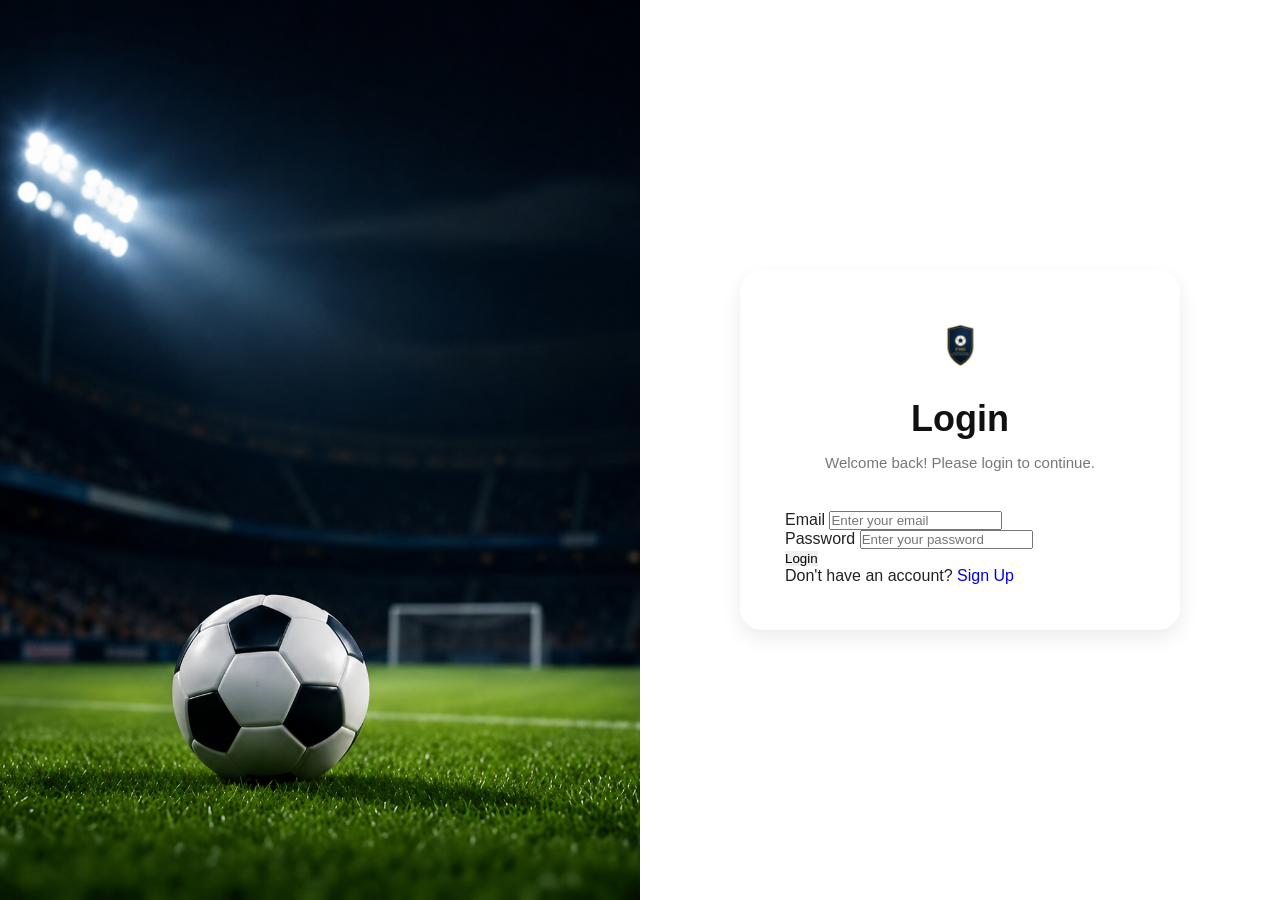
==== login.html @ fb14f74a "Initial commit" ====
<!DOCTYPE html>
<html lang="en">

<head>

    <meta charset="UTF-8">

    <meta name="viewport" content="width=device-width, initial-scale=1.0">

    <title>Login</title>

    <link rel="stylesheet" href="style.css">

</head>

<body>

    <div class="login-container">

        <!-- Left Side -->

        <div class="login-left">

            <img src="assets/football.jpg" alt="Football Image">

        </div>

        <!-- Right Side -->

        <div class="login-right">

            <div class="login-box">

                <img src="assets/logo.png" alt="Logo" class="login-logo">

                <h2>Login</h2>

                <p class="subtitle">
                    Welcome back! Please login to continue.
                </p>

                <form>

                    <div class="input-group">

                        <label>Email</label>

                        <input
                            type="email"
                            placeholder="Enter your email"
                            required>

                    </div>

                    <div class="input-group">

                        <label>Password</label>

                        <input
                            type="password"
                            placeholder="Enter your password"
                            required>

                    </div>

                    <button type="submit">
                        Login
                    </button>

                </form>

                <p class="signup-text">

                    Don't have an account?

                    <a href="signup.html">

                        Sign Up

                    </a>

                </p>

            </div>

        </div>

    </div>

</body>

</html>
---- style.css ----
/* ======================================================
   FOOTBALL MANAGEMENT SYSTEM
   GLOBAL CSS
====================================================== */

*{
    margin:0;
    padding:0;
    box-sizing:border-box;
    font-family:Arial, Helvetica, sans-serif;
}

html{
    scroll-behavior:smooth;
}

body{
    background:#f4f5fb;
    color:#222;
    overflow-x:hidden;
}

img{
    max-width:100%;
    display:block;
}

a{
    text-decoration:none;
}

ul{
    list-style:none;
}

button{
    border:none;
    outline:none;
    cursor:pointer;
    transition:.3s;
}

/* ======================================================
   COLORS
====================================================== */

:root{

    --primary:#5D5FEF;
    --primary-dark:#4A4CD8;
    --sidebar:#66659A;

    --white:#ffffff;
    --black:#222222;

    --bg:#F5F6FB;

    --text:#666666;

    --border:#E4E4E4;

    --shadow:0 8px 20px rgba(0,0,0,.08);

    --radius:18px;

}

/* ======================================================
   LANDING PAGE
====================================================== */

.container{

    width:100%;

    min-height:100vh;

    background:#fff;

}

/* ======================================================
   NAVBAR
====================================================== */

.navbar{

    width:100%;

    height:90px;

    display:flex;

    justify-content:space-between;

    align-items:center;

    padding:0 70px;

    background:#fff;

}

.logo{

    display:flex;

    align-items:center;

}

.logo img{

    width:95px;

    height:auto;

}

.nav-links{

    display:flex;

    align-items:center;

    gap:45px;

}

.nav-links li{

    list-style:none;

}

.nav-links a{

    color:#111;

    font-size:17px;

    font-weight:600;

    transition:.3s;

}

.nav-links a:hover{

    color:var(--primary);

}

.nav-btn{

    background:var(--primary);

    color:#fff;

    padding:13px 28px;

    border-radius:12px;

    font-size:15px;

    font-weight:600;

    transition:.3s;

}

.nav-btn:hover{

    background:var(--primary-dark);

}

/* ======================================================
   HERO
====================================================== */

.hero{

    width:100%;

    height:calc(100vh - 90px);

    display:flex;

    justify-content:space-between;

    align-items:center;

    overflow:hidden;

}

.hero-content{

    width:48%;

    padding-left:80px;

}

.hero-content h1{

    font-size:62px;

    line-height:76px;

    color:#111;

    font-weight:700;

}

.hero-content span{

    color:var(--primary);

}

.hero-content p{

    width:78%;

    margin-top:25px;

    color:#666;

    line-height:30px;

    font-size:18px;

}

.hero-btn{

    display:inline-block;

    margin-top:35px;

    padding:15px 34px;

    background:var(--primary);

    color:#fff;

    border-radius:12px;

    font-size:16px;

    font-weight:600;

    transition:.3s;

}

.hero-btn:hover{

    background:var(--primary-dark);

}

.hero-image{

    width:52%;

    height:100%;

    overflow:hidden;

    clip-path:polygon(28% 0,100% 0,100% 100%,0 100%);

}

.hero-image img{

    width:100%;

    height:100%;

    object-fit:cover;

}

/* ======================================================
   TABLET
====================================================== */

@media(max-width:992px){

.navbar{

padding:25px;

}

.hero{

flex-direction:column;

height:auto;

}

.hero-content{

width:100%;

padding:50px;

text-align:center;

}

.hero-content p{

width:100%;

}

.hero-image{

width:100%;

height:450px;

clip-path:none;

}

}

/* ======================================================
   MOBILE
====================================================== */

@media(max-width:768px){

.navbar{

flex-direction:column;

height:auto;

padding:20px;

gap:20px;

}

.nav-links{

flex-wrap:wrap;

justify-content:center;

gap:20px;

}

.hero-content{

padding:25px;

}

.hero-content h1{

font-size:42px;

line-height:55px;

}

.hero-content p{

font-size:16px;

}

.hero-image{

height:330px;

}

.logo img{

width:85px;

}

}

/* ======================================================
   SMALL MOBILE
====================================================== */

@media(max-width:480px){

.hero-content h1{

font-size:34px;

line-height:44px;

}

.hero-content p{

font-size:15px;

}

.hero-btn{

padding:12px 25px;

}

.nav-btn{

padding:10px 18px;

}

}

/* ======================================================
   LOGIN & SIGNUP PAGE
====================================================== */

.login-container,
.signup-container{
    width:100%;
    min-height:100vh;
    display:flex;
    background:var(--bg);
}

/* ==========================
   LEFT IMAGE
========================== */

.login-left,
.signup-left{
    width:50%;
    overflow:hidden;
}

.login-left img,
.signup-left img{
    width:100%;
    height:100vh;
    object-fit:cover;
}

/* ==========================
   RIGHT SIDE
========================== */

.login-right,
.signup-right{
    width:50%;
    display:flex;
    justify-content:center;
    align-items:center;
    background:#fff;
}

/* ==========================
   FORM BOX
========================== */

.login-box,
.signup-box{

    width:440px;

    background:#fff;

    padding:45px;

    border-radius:22px;

    box-shadow:var(--shadow);

}

.login-logo,
.signup-logo{

    width:95px;

    margin:auto;

    margin-bottom:20px;

}

.login-box h2,
.signup-box h2{

    text-align:center;

    font-size:36px;

    color:#111;

    margin-bottom:10px;

}

.subtitle{

    text-align:center;

    color:#777;

    margin-bottom:35px;

    line-height:26px;

    font-size:15px;

}

/* ==========================
   FORM
========================== */

.form-group{

    margin-bottom:22px;

}

.form-group label{

    display:block;

    margin-bottom:8px;

    color:#222;

    font-size:15px;

    font-weight:600;

}

.form-group input{

    width:100%;

    padding:15px 18px;

    border:1px solid var(--border);

    border-radius:12px;

    font-size:15px;

    outline:none;

    transition:.3s;

}

.form-group input:focus{

    border-color:var(--primary);

    box-shadow:0 0 0 3px rgba(93,95,239,.15);

}

/* ==========================
   OPTIONS
========================== */

.form-options{

    display:flex;

    justify-content:space-between;

    align-items:center;

    margin-bottom:25px;

    font-size:14px;

}

.form-options label{

    display:flex;

    align-items:center;

    gap:8px;

    color:#555;

}

.form-options a{

    color:var(--primary);

    font-weight:600;

}

.form-options a:hover{

    text-decoration:underline;

}

/* ==========================
   BUTTON
========================== */

.login-btn,
.signup-btn{

    width:100%;

    padding:15px;

    background:var(--primary);

    color:#fff;

    border-radius:12px;

    font-size:16px;

    font-weight:600;

    transition:.3s;

}

.login-btn:hover,
.signup-btn:hover{

    background:var(--primary-dark);

}

/* ==========================
   FOOTER LINK
========================== */

.signup-link,
.login-link{

    margin-top:25px;

    text-align:center;

    color:#666;

    font-size:15px;

}

.signup-link a,
.login-link a{

    color:var(--primary);

    font-weight:600;

}

.signup-link a:hover,
.login-link a:hover{

    text-decoration:underline;

}

/* ==========================
   RESPONSIVE
========================== */

@media(max-width:992px){

.login-container,
.signup-container{

    flex-direction:column;

}

.login-left,
.signup-left{

    width:100%;

    height:320px;

}

.login-left img,
.signup-left img{

    height:320px;

}

.login-right,
.signup-right{

    width:100%;

    padding:40px 20px;

}

.login-box,
.signup-box{

    width:100%;

    max-width:500px;

}

}

@media(max-width:600px){

.login-box,
.signup-box{

    padding:30px 25px;

}

.login-box h2,
.signup-box h2{

    font-size:30px;

}

.subtitle{

    font-size:14px;

}

.form-group input{

    padding:13px 15px;

}

.login-btn,
.signup-btn{

    padding:14px;

}

.login-logo,
.signup-logo{

    width:80px;

}

}

/* ======================================================
                    DASHBOARD
====================================================== */

.dashboard-container{
    display:flex;
    min-height:100vh;
    background:#f5f6fb;
}

/* ======================================================
                    SIDEBAR
====================================================== */

.sidebar{
    width:270px;
    background:#66659A;
    position:fixed;
    left:0;
    top:0;
    bottom:0;
    padding:30px 20px;
    display:flex;
    flex-direction:column;
}

.logo-section{
    text-align:center;
    margin-bottom:45px;
}

.logo-section img{
    width:120px;
    margin:auto;
}

.menu{
    width:100%;
}

.menu li{
    margin:12px 0;
}

.menu li a{
    display:flex;
    align-items:center;
    gap:18px;
    padding:14px 18px;
    color:#fff;
    border-radius:12px;
    font-size:17px;
    font-weight:500;
    transition:.3s;
}

.menu li a i{
    width:28px;
    text-align:center;
    font-size:20px;
}

.menu li:hover a{
    background:rgba(255,255,255,.15);
}

.menu li.active a{
    background:#fff;
    color:#66659A;
    font-weight:600;
}

/* ======================================================
                    MAIN CONTENT
====================================================== */

.main-content{
    margin-left:270px;
    width:calc(100% - 270px);
    padding:40px;
}

/* ======================================================
                    HEADER
====================================================== */

.top-header{
    display:flex;
    justify-content:space-between;
    align-items:center;
    margin-bottom:35px;
}

.top-header h1{
    font-size:38px;
    color:#222;
    font-weight:700;
}

.top-header p{
    margin-top:6px;
    color:#777;
    font-size:16px;
}

.profile-box img{
    width:55px;
    height:55px;
    border-radius:50%;
    object-fit:cover;
}

/* ======================================================
                  DASHBOARD CARDS
====================================================== */

.cards-container{
    display:grid;
    grid-template-columns:repeat(5,1fr);
    gap:20px;
    margin-bottom:35px;
}

.dashboard-card{
    background:#fff;
    border-radius:18px;
    padding:28px;
    text-align:center;
    box-shadow:0 8px 18px rgba(0,0,0,.06);
    transition:.3s;
}

.dashboard-card:hover{
    transform:translateY(-5px);
}

.dashboard-card h2{
    font-size:34px;
    color:#5D5FEF;
    margin-bottom:10px;
}

.dashboard-card p{
    color:#666;
    font-size:16px;
    font-weight:600;
}

/* ======================================================
                BOTTOM GRID
====================================================== */

.dashboard-bottom{
    display:grid;
    grid-template-columns:1fr 1.4fr;
    gap:25px;
}

/* ======================================================
                 CARD HEADER
====================================================== */

.card-header{
    display:flex;
    justify-content:space-between;
    align-items:center;
    margin-bottom:25px;
}

.card-header h2{
    font-size:22px;
    color:#222;
}

.card-header a{
    color:#5D5FEF;
    font-weight:600;
}

/* ======================================================
                  NEXT MATCH
====================================================== */

.next-match{
    background:#fff;
    border-radius:20px;
    padding:28px;
    box-shadow:0 8px 18px rgba(0,0,0,.06);
}

.match-card{
    display:flex;
    justify-content:space-between;
    align-items:center;
    margin-top:25px;
}

.team{
    text-align:center;
}

.team img{
    width:85px;
    height:85px;
    object-fit:contain;
    margin:auto;
    margin-bottom:15px;
}

.team h3{
    font-size:18px;
    color:#222;
}

.vs-section{
    text-align:center;
}

.vs-section h1{
    color:#5D5FEF;
    font-size:42px;
}

.vs-section p{
    margin-top:12px;
    color:#666;
}

.vs-section span{
    display:block;
    margin-top:5px;
    font-weight:600;
}

.venue{
    margin-top:25px;
    text-align:center;
    color:#666;
}

.venue i{
    color:#5D5FEF;
    margin-right:8px;
}

/* ======================================================
                RECENT RESULTS
====================================================== */

.recent-results{
    background:#fff;
    border-radius:20px;
    padding:28px;
    box-shadow:0 8px 18px rgba(0,0,0,.06);
}

.recent-results table{
    width:100%;
    border-collapse:collapse;
}

.recent-results th{
    text-align:left;
    padding:16px;
    color:#666;
    border-bottom:1px solid #eee;
}

.recent-results td{
    padding:18px 16px;
    border-bottom:1px solid #f2f2f2;
}

.badge{
    padding:8px 18px;
    border-radius:25px;
    color:#fff;
    font-size:13px;
    font-weight:600;
}

.badge.win{
    background:#27ae60;
}

.badge.draw{
    background:#f39c12;
}

.badge.loss{
    background:#e74c3c;
}

/* ======================================================
                  RESPONSIVE
====================================================== */

@media(max-width:1200px){

.cards-container{
    grid-template-columns:repeat(3,1fr);
}

.dashboard-bottom{
    grid-template-columns:1fr;
}

}

@media(max-width:992px){

.sidebar{
    width:220px;
}

.main-content{
    margin-left:220px;
    width:calc(100% - 220px);
}

.cards-container{
    grid-template-columns:repeat(2,1fr);
}

}

@media(max-width:768px){

.dashboard-container{
    flex-direction:column;
}

.sidebar{
    position:relative;
    width:100%;
    height:auto;
}

.main-content{
    margin-left:0;
    width:100%;
    padding:20px;
}

.top-header{
    flex-direction:column;
    align-items:flex-start;
    gap:15px;
}

.cards-container{
    grid-template-columns:1fr;
}

.match-card{
    flex-direction:column;
    gap:25px;
}

}

/* ======================================================
                    TEAM PAGE
====================================================== */

.team-toolbar{
    display:flex;
    justify-content:space-between;
    align-items:center;
    margin-bottom:35px;
}

.search-box{
    width:340px;
    height:50px;
    background:#fff;
    border:1px solid #ddd;
    border-radius:12px;
    display:flex;
    align-items:center;
    padding:0 18px;
    box-shadow:0 5px 12px rgba(0,0,0,.05);
}

.search-box i{
    color:#66659A;
    margin-right:12px;
}

.search-box input{
    width:100%;
    border:none;
    outline:none;
    font-size:15px;
    background:transparent;
}

.add-player-btn{
    background:#5D5FEF;
    color:#fff;
    border:none;
    padding:14px 26px;
    border-radius:12px;
    font-size:15px;
    font-weight:600;
    cursor:pointer;
    transition:.3s;
}

.add-player-btn:hover{
    background:#4a4cd8;
}

.add-player-btn i{
    margin-right:8px;
}

/*==================================
        TEAM PAGE
==================================*/

.team-header{

    display:flex;

    justify-content:space-between;

    align-items:center;

    margin-bottom:30px;

}

.team-header h1{

    font-size:40px;

    font-weight:700;

    color:#111;

}

.add-player-btn{

    background:#5D5FEF;

    color:#fff;

    border:none;

    padding:15px 30px;

    border-radius:10px;

    font-size:17px;

    font-weight:600;

    cursor:pointer;

}

.add-player-btn:hover{

    background:#4c4ee0;

}

.team-table{

    background:#fff;

    border:1px solid #d9d9d9;

    border-radius:8px;

    overflow:hidden;

}

.team-table table{

    width:100%;

    border-collapse:collapse;

}

.team-table th{

    text-align:left;

    padding:24px;

    font-size:18px;

    color:#8c817a;

    font-weight:700;

}

.team-table td{

    padding:24px;

    font-size:18px;

    font-weight:600;

    color:#111;

}

.team-table tbody tr{

    border-top:1px solid #eeeeee;

}

.team-table tbody tr:hover{

    background:#f8f8ff;

}

/* ======================================================
                    SCHEDULE PAGE
====================================================== */

.schedule-header{
    display:flex;
    justify-content:space-between;
    align-items:center;
    margin-bottom:35px;
}

.schedule-header h1{
    font-size:40px;
    font-weight:700;
    color:#222;
}

.add-match-btn{
    background:#5D5FEF;
    color:#fff;
    border:none;
    padding:14px 30px;
    border-radius:10px;
    font-size:16px;
    font-weight:600;
    cursor:pointer;
    transition:.3s;
}

.add-match-btn:hover{
    background:#4a4cd8;
}

.add-match-btn i{
    margin-right:8px;
}

/* ===========================
        TABLE
=========================== */

.schedule-table{
    width:100%;
    background:#fff;
    border-radius:15px;
    overflow:hidden;
    box-shadow:0 8px 20px rgba(0,0,0,.08);
}

.schedule-table table{
    width:100%;
    border-collapse:collapse;
}

.schedule-table thead{
    background:#5D5FEF;
}

.schedule-table th{
    color:#fff;
    padding:18px;
    text-align:left;
    font-size:16px;
    font-weight:600;
}

.schedule-table td{
    padding:18px;
    border-bottom:1px solid #ececec;
    font-size:15px;
    color:#444;
}

.schedule-table tbody tr{
    transition:.3s;
}

.schedule-table tbody tr:hover{
    background:#f5f5ff;
}

/* ===========================
        STATUS
=========================== */

.status{
    display:inline-block;
    padding:8px 18px;
    border-radius:25px;
    font-size:13px;
    font-weight:600;
    color:#fff;
}

.status.upcoming{
    background:#f39c12;
}

.status.completed{
    background:#27ae60;
}

.status.cancelled{
    background:#e74c3c;
}

/* ===========================
        RESPONSIVE
=========================== */

@media(max-width:992px){

.schedule-header{
    flex-direction:column;
    align-items:flex-start;
    gap:20px;
}

.add-match-btn{
    width:220px;
}

.schedule-table{
    overflow-x:auto;
}

.schedule-table table{
    min-width:800px;
}

}

@media(max-width:768px){

.schedule-header h1{
    font-size:30px;
}

.add-match-btn{
    width:100%;
}

}

@media(max-width:480px){

.schedule-header h1{
    font-size:26px;
}

.schedule-table th,
.schedule-table td{
    padding:14px;
    font-size:14px;
}

}

/* ======================================================
                    MATCHES PAGE
====================================================== */

.matches-header{
    display:flex;
    justify-content:space-between;
    align-items:center;
    margin-bottom:35px;
}

.matches-header h1{
    font-size:40px;
    font-weight:700;
    color:#222;
}

.add-match-btn{
    background:#5D5FEF;
    color:#fff;
    border:none;
    padding:14px 30px;
    border-radius:10px;
    font-size:16px;
    font-weight:600;
    cursor:pointer;
    transition:.3s;
}

.add-match-btn:hover{
    background:#4a4cd8;
}

.add-match-btn i{
    margin-right:8px;
}

/* ==========================
        MATCH TABLE
========================== */

.matches-table{
    width:100%;
    background:#fff;
    border-radius:15px;
    overflow:hidden;
    box-shadow:0 8px 20px rgba(0,0,0,.08);
}

.matches-table table{
    width:100%;
    border-collapse:collapse;
}

.matches-table thead{
    background:#5D5FEF;
}

.matches-table th{
    color:#fff;
    padding:18px;
    text-align:left;
    font-size:16px;
    font-weight:600;
}

.matches-table td{
    padding:18px;
    border-bottom:1px solid #ececec;
    font-size:15px;
    color:#444;
}

.matches-table tbody tr{
    transition:.3s;
}

.matches-table tbody tr:hover{
    background:#f5f5ff;
}

/* ==========================
        STATUS BADGES
========================== */

.status{
    display:inline-block;
    padding:8px 18px;
    border-radius:25px;
    color:#fff;
    font-size:13px;
    font-weight:600;
    text-align:center;
}

.status.completed{
    background:#27ae60;
}

.status.upcoming{
    background:#f39c12;
}

.status.cancelled{
    background:#e74c3c;
}

.status.draw{
    background:#3498db;
}

/* ==========================
        RESPONSIVE
========================== */

@media(max-width:992px){

.matches-header{
    flex-direction:column;
    align-items:flex-start;
    gap:20px;
}

.add-match-btn{
    width:220px;
}

.matches-table{
    overflow-x:auto;
}

.matches-table table{
    min-width:850px;
}

}

@media(max-width:768px){

.matches-header h1{
    font-size:30px;
}

.add-match-btn{
    width:100%;
}

}

@media(max-width:480px){

.matches-header h1{
    font-size:26px;
}

.matches-table th,
.matches-table td{
    padding:14px;
    font-size:14px;
}

}

/*=========================================
        STATISTICS PAGE
=========================================*/

.statistics-content{
    margin-left:260px;
    width:calc(100% - 260px);
    min-height:100vh;
    padding:35px;
    background:#f4f6fb;
    overflow-x:hidden;
}

.statistics-content h1{
    font-size:36px;
    color:#222;
    margin-bottom:35px;
    font-weight:700;
}

/* Cards */

.statistics-cards{
    display:grid;
    grid-template-columns:repeat(4,1fr);
    gap:25px;
    margin-bottom:35px;
}

.statistics-card{
    background:#fff;
    border-radius:16px;
    padding:30px;
    text-align:center;
    box-shadow:0 8px 18px rgba(0,0,0,.08);
    transition:.3s;
}

.statistics-card:hover{
    transform:translateY(-5px);
}

.statistics-card h2{
    font-size:40px;
    color:#5B5BF0;
    margin-bottom:10px;
}

.statistics-card p{
    font-size:17px;
    color:#555;
    font-weight:600;
}

/* Chart Section */

.statistics-chart-section{

    display:grid;

    grid-template-columns:2fr 1fr;

    gap:25px;

    width:100%;

}

.statistics-chart-card{
    background:#fff;
    border-radius:18px;
    padding:25px;
    box-shadow:0 8px 18px rgba(0,0,0,.08);
}

.statistics-chart-card h2{
    font-size:22px;
    color:#222;
    margin-bottom:20px;
}

.statistics-chart-card img{

    width:100%;

    height:auto;

    max-height:300px;

    object-fit:contain;

}



/* Responsive */

@media(max-width:1200px){

.statistics-cards{
    grid-template-columns:repeat(2,1fr);
}

.statistics-summary{
    grid-template-columns:repeat(2,1fr);
}

.statistics-chart-section{
    grid-template-columns:1fr;
}

}

@media(max-width:768px){

.statistics-content{
    margin-left:0;
    padding:20px;
}

.statistics-cards{
    grid-template-columns:1fr;
}

.statistics-summary{
    grid-template-columns:1fr;
}

.statistics-content h1{
    font-size:28px;
}

.statistics-chart-card img{
    height:230px;
}

}

/*=========================================
        NOTIFICATIONS PAGE
=========================================*/

.notifications-content{
    margin-left:260px;
    width:calc(100% - 260px);
    min-height:100vh;
    padding:35px;
    background:#f4f6fb;
}

/* Header */

.notifications-header{
    display:flex;
    justify-content:space-between;
    align-items:center;
    margin-bottom:35px;
}

.notifications-header h1{
    font-size:36px;
    font-weight:700;
    color:#222;
}

/* Button */

.mark-btn{
    background:#5B5BF0;
    color:#fff;
    border:none;
    padding:14px 26px;
    border-radius:10px;
    font-size:15px;
    font-weight:600;
    cursor:pointer;
    transition:.3s;
}

.mark-btn:hover{
    background:#4545d8;
}

.mark-btn i{
    margin-right:8px;
}

/* Notification List */

.notification-list{
    display:flex;
    flex-direction:column;
    gap:20px;
}

/* Card */

.notification-card{
    display:flex;
    align-items:flex-start;
    gap:20px;
    background:#fff;
    padding:25px;
    border-radius:18px;
    box-shadow:0 8px 20px rgba(0,0,0,.08);
    transition:.3s;
}

.notification-card:hover{
    transform:translateY(-4px);
    box-shadow:0 12px 25px rgba(0,0,0,.12);
}

/* Unread */

.notification-card.unread{
    border-left:6px solid #5B5BF0;
    background:#f8f8ff;
}

/* Icon */

.notification-icon{
    width:60px;
    height:60px;
    background:#5B5BF0;
    color:#fff;
    border-radius:50%;
    display:flex;
    justify-content:center;
    align-items:center;
    flex-shrink:0;
}

.notification-icon i{
    font-size:24px;
}

/* Content */

.notification-details{
    flex:1;
}

.notification-details h3{
    font-size:22px;
    color:#222;
    margin-bottom:8px;
}

.notification-details p{
    font-size:16px;
    color:#666;
    line-height:26px;
    margin-bottom:10px;
}

.notification-details span{
    color:#999;
    font-size:14px;
}

/* Responsive */

@media(max-width:992px){

.notifications-content{

    margin-left:220px;

    width:calc(100% - 220px);

}

.notifications-header{

    flex-direction:column;

    align-items:flex-start;

    gap:20px;

}

}

@media(max-width:768px){

.notifications-content{

    margin-left:0;

    width:100%;

    padding:20px;

}

.notification-card{

    flex-direction:column;

    align-items:flex-start;

}

.notification-icon{

    width:55px;

    height:55px;

}

.notifications-header h1{

    font-size:30px;

}

.mark-btn{

    width:100%;

}

}

@media(max-width:480px){

.notification-card{

    padding:18px;

}

.notification-details h3{

    font-size:18px;

}

.notification-details p{

    font-size:14px;

    line-height:22px;

}

.notification-icon{

    width:50px;

    height:50px;

}

.notification-icon i{

    font-size:20px;

}

.notifications-header h1{

    font-size:26px;

}

}

/*=========================================
            SETTINGS PAGE
=========================================*/

.settings-content{
    margin-left:260px;
    width:calc(100% - 260px);
    min-height:100vh;
    padding:35px;
    background:#f4f6fb;
}

/* Header */

.settings-header{
    margin-bottom:35px;
}

.settings-header h1{
    font-size:36px;
    color:#222;
    font-weight:700;
}

/* Main Card */

.settings-wrapper{
    background:#fff;
    border-radius:20px;
    padding:40px;
    display:flex;
    gap:50px;
    box-shadow:0 10px 25px rgba(0,0,0,.08);
}

/* ==========================
      PROFILE
========================== */

.profile-section{
    width:260px;
    text-align:center;
}

.profile-image{
    width:180px;
    height:180px;
    border-radius:50%;
    object-fit:cover;
    border:6px solid #5B5BF0;
}

.change-photo{
    margin-top:20px;
    width:100%;
    padding:14px;
    border:none;
    background:#5B5BF0;
    color:#fff;
    border-radius:10px;
    cursor:pointer;
    font-size:15px;
    font-weight:600;
    transition:.3s;
}

.change-photo:hover{
    background:#4444d8;
}

/* ==========================
      FORM
========================== */

.settings-form{
    flex:1;
}

.form-group{
    margin-bottom:22px;
}

.form-group label{
    display:block;
    margin-bottom:8px;
    color:#333;
    font-weight:600;
    font-size:15px;
}

.form-group input,
.form-group select{
    width:100%;
    padding:14px 18px;
    border:1px solid #ddd;
    border-radius:10px;
    font-size:15px;
    transition:.3s;
}

.form-group input:focus,
.form-group select:focus{
    outline:none;
    border-color:#5B5BF0;
}

/* ==========================
      TOGGLE SWITCH
========================== */

.notification-setting{
    display:flex;
    justify-content:space-between;
    align-items:center;
}

.switch{
    position:relative;
    display:inline-block;
    width:58px;
    height:30px;
}

.switch input{
    display:none;
}

.slider{
    position:absolute;
    cursor:pointer;
    inset:0;
    background:#ccc;
    border-radius:30px;
    transition:.3s;
}

.slider::before{
    content:"";
    position:absolute;
    width:24px;
    height:24px;
    left:3px;
    top:3px;
    background:#fff;
    border-radius:50%;
    transition:.3s;
}

.switch input:checked + .slider{
    background:#5B5BF0;
}

.switch input:checked + .slider::before{
    transform:translateX(28px);
}

/* ==========================
      SAVE BUTTON
========================== */

.save-btn{
    margin-top:20px;
    background:#5B5BF0;
    color:#fff;
    border:none;
    padding:15px 35px;
    border-radius:10px;
    cursor:pointer;
    font-size:16px;
    font-weight:600;
    transition:.3s;
}

.save-btn:hover{
    background:#4444d8;
}

.save-btn i{
    margin-right:10px;
}

/* ==========================
      RESPONSIVE
========================== */

@media(max-width:1200px){

.settings-wrapper{
    flex-direction:column;
    align-items:center;
}

.profile-section{
    width:100%;
}

.settings-form{
    width:100%;
}

}

@media(max-width:768px){

.settings-content{
    margin-left:0;
    width:100%;
    padding:20px;
}

.settings-header h1{
    font-size:30px;
}

.profile-image{
    width:140px;
    height:140px;
}

.save-btn{
    width:100%;
}

.notification-setting{
    flex-direction:column;
    align-items:flex-start;
    gap:15px;
}

}

@media(max-width:480px){

.settings-wrapper{
    padding:20px;
}

.form-group input,
.form-group select{
    padding:12px;
}

.profile-image{
    width:120px;
    height:120px;
}

.settings-header h1{
    font-size:26px;
}

}
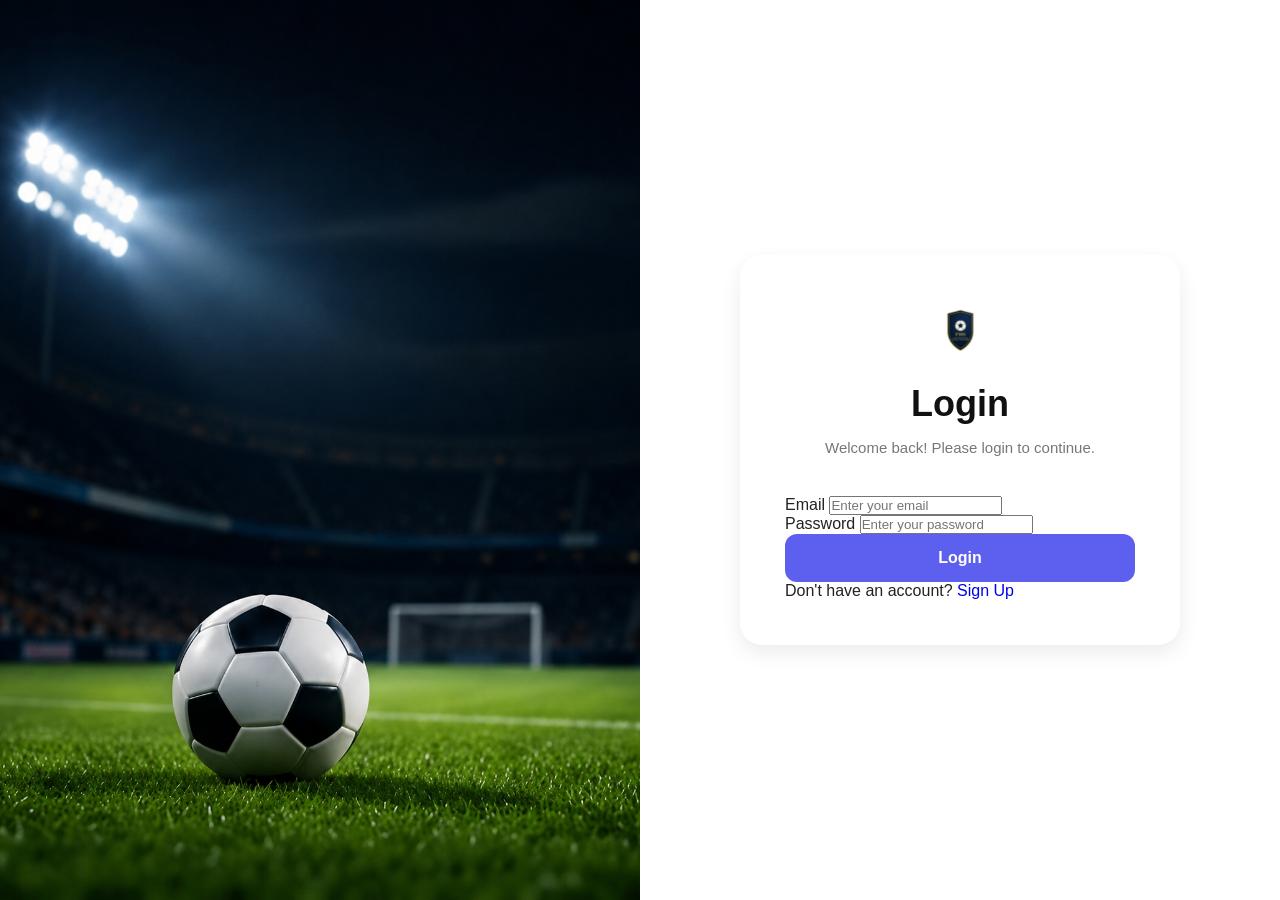
==== commit 08d17897: "Update login.html" ====
--- a/login.html
+++ b/login.html
@@ -63,9 +63,9 @@
 
                     </div>
 
-                    <button type="submit">
-                        Login
-                    </button>
+                    <button type="submit" class="login-btn">
+    Login
+</button>
 
                 </form>
 
@@ -89,4 +89,4 @@
 
 </body>
 
-</html>+</html>
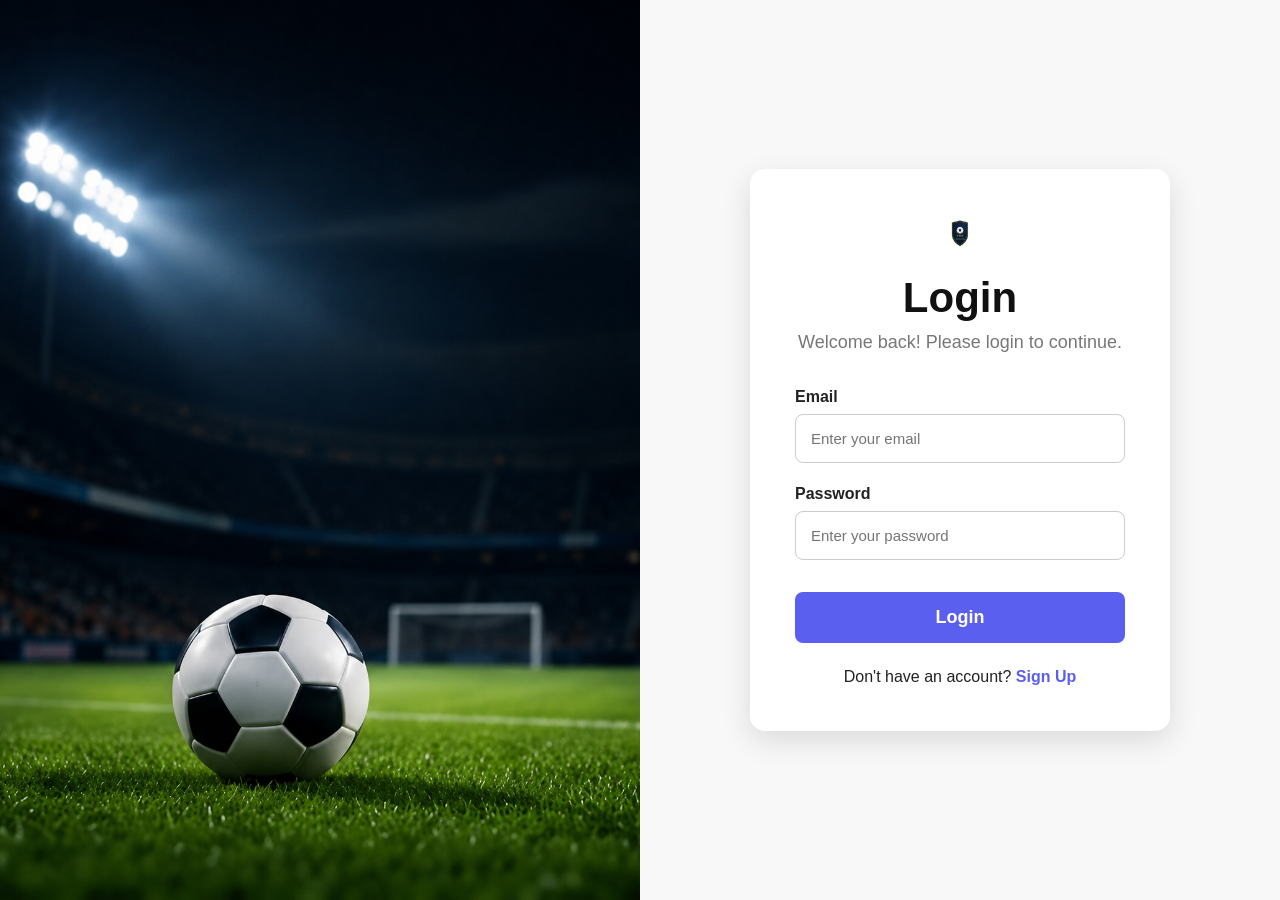
==== commit e90f6eb4: "Update login.html" ====
--- a/login.html
+++ b/login.html
@@ -15,78 +15,78 @@
 
 <body>
 
-    <div class="login-container">
+<div class="login-container">
 
-        <!-- Left Side -->
+    <!-- Left Side -->
 
-        <div class="login-left">
+    <div class="login-left">
 
-            <img src="assets/football.jpg" alt="Football Image">
+        <img src="assets/football.jpg" alt="Football Image">
 
-        </div>
+    </div>
 
-        <!-- Right Side -->
+    <!-- Right Side -->
 
-        <div class="login-right">
+    <div class="login-right">
 
-            <div class="login-box">
+        <div class="login-box">
 
-                <img src="assets/logo.png" alt="Logo" class="login-logo">
+            <img src="assets/logo.png" alt="Logo" class="login-logo">
 
-                <h2>Login</h2>
+            <h2>Login</h2>
 
-                <p class="subtitle">
-                    Welcome back! Please login to continue.
-                </p>
+            <p class="subtitle">
+                Welcome back! Please login to continue.
+            </p>
 
-                <form>
+            <!-- Login Form -->
 
-                    <div class="input-group">
+            <form action="signup.html" method="get">
 
-                        <label>Email</label>
+                <div class="input-group">
 
-                        <input
-                            type="email"
-                            placeholder="Enter your email"
-                            required>
+                    <label>Email</label>
 
-                    </div>
+                    <input
+                        type="email"
+                        placeholder="Enter your email"
+                        required>
 
-                    <div class="input-group">
+                </div>
 
-                        <label>Password</label>
+                <div class="input-group">
 
-                        <input
-                            type="password"
-                            placeholder="Enter your password"
-                            required>
+                    <label>Password</label>
 
-                    </div>
+                    <input
+                        type="password"
+                        placeholder="Enter your password"
+                        required>
 
-                    <button type="submit" class="login-btn">
-    Login
-</button>
+                </div>
 
-                </form>
+                <button type="submit" class="login-btn">
+                    Login
+                </button>
 
-                <p class="signup-text">
+            </form>
 
-                    Don't have an account?
+            <p class="signup-text">
 
-                    <a href="signup.html">
+                Don't have an account?
 
-                        Sign Up
+                <a href="signup.html">
+                    Sign Up
+                </a>
 
-                    </a>
-
-                </p>
-
-            </div>
+            </p>
 
         </div>
 
     </div>
 
+</div>
+
 </body>
 
 </html>
--- a/style.css
+++ b/style.css
@@ -429,353 +429,156 @@
 
 }
 
-/* ======================================================
-   LOGIN & SIGNUP PAGE
-====================================================== */
-
-.login-container,
-.signup-container{
+/* ===========================
+LOGIN PAGE
+===========================*/
+
+.login-container{
     width:100%;
     min-height:100vh;
     display:flex;
-    background:var(--bg);
-}
-
-/* ==========================
-   LEFT IMAGE
-========================== */
-
-.login-left,
-.signup-left{
+}
+
+/* Left Image */
+
+.login-left{
     width:50%;
-    overflow:hidden;
-}
-
-.login-left img,
-.signup-left img{
+}
+
+.login-left img{
     width:100%;
     height:100vh;
     object-fit:cover;
 }
 
-/* ==========================
-   RIGHT SIDE
-========================== */
-
-.login-right,
-.signup-right{
+/* Right */
+
+.login-right{
     width:50%;
     display:flex;
     justify-content:center;
     align-items:center;
+    background:#f8f8f8;
+}
+
+/* Login Box */
+
+.login-box{
+    width:420px;
     background:#fff;
-}
-
-/* ==========================
-   FORM BOX
-========================== */
-
-.login-box,
-.signup-box{
-
-    width:440px;
-
-    background:#fff;
-
     padding:45px;
-
-    border-radius:22px;
-
-    box-shadow:var(--shadow);
-
-}
-
-.login-logo,
-.signup-logo{
-
-    width:95px;
-
-    margin:auto;
-
-    margin-bottom:20px;
-
-}
-
-.login-box h2,
-.signup-box h2{
-
+    border-radius:15px;
+    box-shadow:0 10px 30px rgba(0,0,0,.12);
+}
+
+/* Logo */
+
+.login-logo{
+    width:60px;
+    display:block;
+    margin:0 auto 20px;
+}
+
+/* Heading */
+
+.login-box h2{
     text-align:center;
-
-    font-size:36px;
-
+    font-size:42px;
+    margin-bottom:10px;
     color:#111;
-
-    margin-bottom:10px;
-
 }
 
 .subtitle{
-
     text-align:center;
-
     color:#777;
-
     margin-bottom:35px;
-
-    line-height:26px;
-
+    font-size:18px;
+}
+
+/* Inputs */
+
+.input-group{
+    margin-bottom:22px;
+}
+
+.input-group label{
+    display:block;
+    font-size:16px;
+    font-weight:600;
+    margin-bottom:8px;
+}
+
+.input-group input{
+    width:100%;
+    padding:15px;
+    border:1px solid #ccc;
+    border-radius:8px;
     font-size:15px;
-
-}
-
-/* ==========================
-   FORM
-========================== */
-
-.form-group{
-
-    margin-bottom:22px;
-
-}
-
-.form-group label{
-
-    display:block;
-
-    margin-bottom:8px;
-
-    color:#222;
-
-    font-size:15px;
-
-    font-weight:600;
-
-}
-
-.form-group input{
-
-    width:100%;
-
-    padding:15px 18px;
-
-    border:1px solid var(--border);
-
-    border-radius:12px;
-
-    font-size:15px;
-
     outline:none;
-
-    transition:.3s;
-
-}
-
-.form-group input:focus{
-
-    border-color:var(--primary);
-
-    box-shadow:0 0 0 3px rgba(93,95,239,.15);
-
-}
-
-/* ==========================
-   OPTIONS
-========================== */
-
-.form-options{
-
-    display:flex;
-
-    justify-content:space-between;
-
-    align-items:center;
-
-    margin-bottom:25px;
-
-    font-size:14px;
-
-}
-
-.form-options label{
-
-    display:flex;
-
-    align-items:center;
-
-    gap:8px;
-
-    color:#555;
-
-}
-
-.form-options a{
-
-    color:var(--primary);
-
-    font-weight:600;
-
-}
-
-.form-options a:hover{
-
+    box-sizing:border-box;
+}
+
+.input-group input:focus{
+    border-color:#5b5ff0;
+}
+
+/* Button */
+
+button{
+    width:100%;
+    padding:15px;
+    margin-top:10px;
+    background:#5b5ff0;
+    color:#fff;
+    border:none;
+    border-radius:8px;
+    font-size:18px;
+    font-weight:600;
+    cursor:pointer;
+}
+
+button:hover{
+    background:#4548d8;
+}
+
+/* Signup */
+
+.signup-text{
+    text-align:center;
+    margin-top:25px;
+    font-size:16px;
+}
+
+.signup-text a{
+    color:#5b5ff0;
+    text-decoration:none;
+    font-weight:600;
+}
+
+.signup-text a:hover{
     text-decoration:underline;
-
-}
-
-/* ==========================
-   BUTTON
-========================== */
-
-.login-btn,
-.signup-btn{
-
-    width:100%;
-
-    padding:15px;
-
-    background:var(--primary);
-
-    color:#fff;
-
-    border-radius:12px;
-
-    font-size:16px;
-
-    font-weight:600;
-
-    transition:.3s;
-
-}
-
-.login-btn:hover,
-.signup-btn:hover{
-
-    background:var(--primary-dark);
-
-}
-
-/* ==========================
-   FOOTER LINK
-========================== */
-
-.signup-link,
-.login-link{
-
-    margin-top:25px;
-
-    text-align:center;
-
-    color:#666;
-
-    font-size:15px;
-
-}
-
-.signup-link a,
-.login-link a{
-
-    color:var(--primary);
-
-    font-weight:600;
-
-}
-
-.signup-link a:hover,
-.login-link a:hover{
-
-    text-decoration:underline;
-
-}
-
-/* ==========================
-   RESPONSIVE
-========================== */
-
-@media(max-width:992px){
-
-.login-container,
-.signup-container{
-
+}
+
+/* Responsive */
+
+@media(max-width:900px){
+
+.login-container{
     flex-direction:column;
-
 }
 
 .login-left,
-.signup-left{
-
-    width:100%;
-
-    height:320px;
-
-}
-
-.login-left img,
-.signup-left img{
-
-    height:320px;
-
-}
-
-.login-right,
-.signup-right{
-
-    width:100%;
-
-    padding:40px 20px;
-
-}
-
-.login-box,
-.signup-box{
-
-    width:100%;
-
-    max-width:500px;
-
-}
-
-}
-
-@media(max-width:600px){
-
-.login-box,
-.signup-box{
-
-    padding:30px 25px;
-
-}
-
-.login-box h2,
-.signup-box h2{
-
-    font-size:30px;
-
-}
-
-.subtitle{
-
-    font-size:14px;
-
-}
-
-.form-group input{
-
-    padding:13px 15px;
-
-}
-
-.login-btn,
-.signup-btn{
-
-    padding:14px;
-
-}
-
-.login-logo,
-.signup-logo{
-
-    width:80px;
-
+.login-right{
+    width:100%;
+}
+
+.login-left img{
+    height:300px;
+}
+
+.login-box{
+    width:90%;
+    margin:30px auto;
 }
 
 }
@@ -2251,4 +2054,4 @@
     font-size:26px;
 }
 
-}+}
